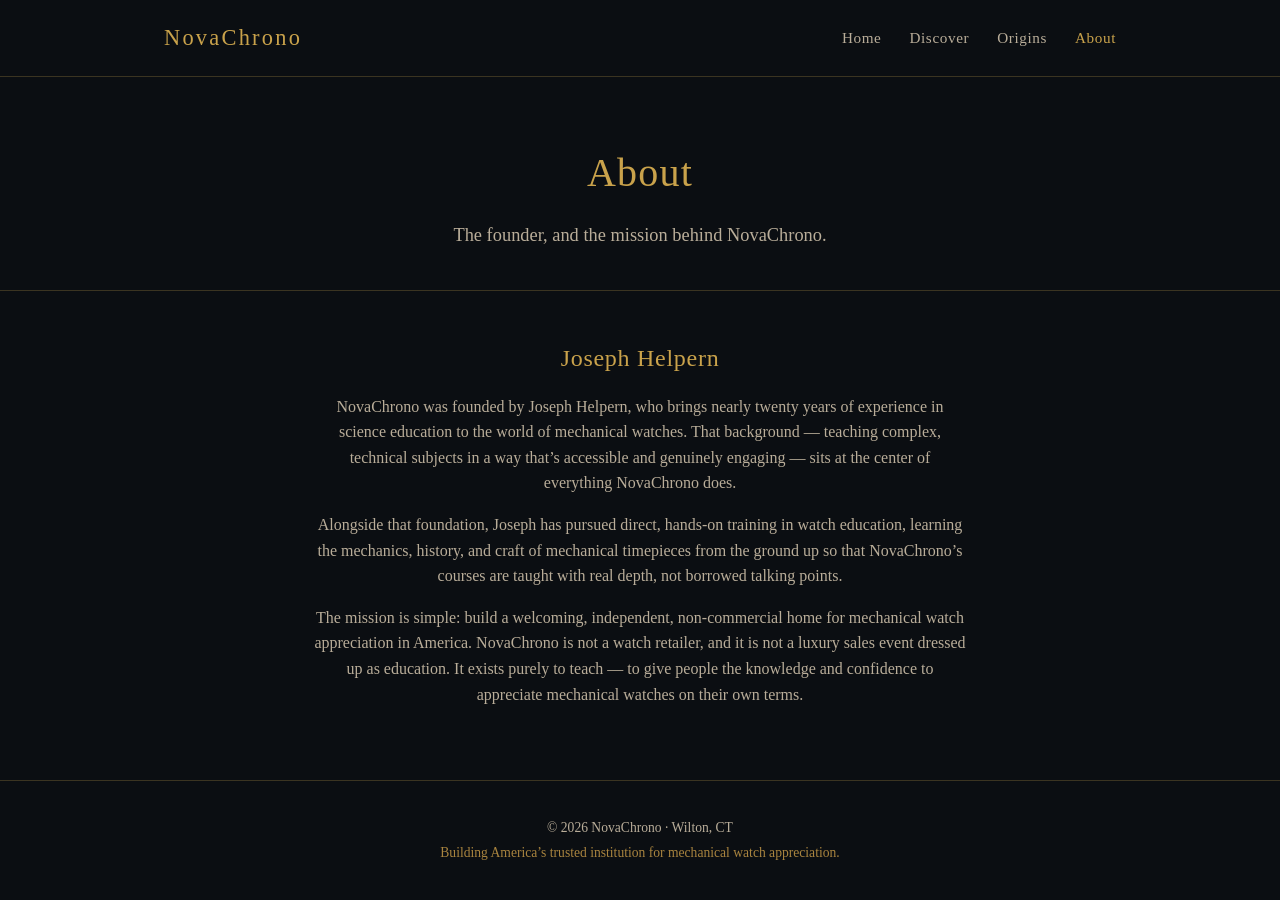
==== about.html @ 18200f23 "Expand into multi-page site: Discover, Origins, About, Book pages with shared nav/footer" ====
<!DOCTYPE html>
<html lang="en">
<head>
  <meta charset="UTF-8">
  <meta name="viewport" content="width=device-width, initial-scale=1.0">
  <title>About — NovaChrono</title>
  <link rel="stylesheet" href="styles.css">
</head>
<body>

  <header class="site-header">
    <div class="container nav-wrap">
      <a href="index.html" class="logo">NovaChrono</a>
      <nav class="site-nav">
        <a href="index.html">Home</a>
        <a href="discover.html">Discover</a>
        <a href="origins.html">Origins</a>
        <a href="about.html" class="active">About</a>
      </nav>
    </div>
  </header>

  <main>
    <div class="page-hero">
      <h1>About</h1>
      <p class="subtitle">The founder, and the mission behind NovaChrono.</p>
    </div>

    <section class="section-narrow">
      <h2>Joseph Helpern</h2>
      <p>
        NovaChrono was founded by Joseph Helpern, who brings nearly twenty years of
        experience in science education to the world of mechanical watches. That
        background &mdash; teaching complex, technical subjects in a way that&rsquo;s
        accessible and genuinely engaging &mdash; sits at the center of everything
        NovaChrono does.
      </p>
      <p>
        Alongside that foundation, Joseph has pursued direct, hands-on training in
        watch education, learning the mechanics, history, and craft of mechanical
        timepieces from the ground up so that NovaChrono&rsquo;s courses are taught
        with real depth, not borrowed talking points.
      </p>
      <p>
        The mission is simple: build a welcoming, independent, non-commercial home
        for mechanical watch appreciation in America. NovaChrono is not a watch
        retailer, and it is not a luxury sales event dressed up as education. It
        exists purely to teach &mdash; to give people the knowledge and confidence
        to appreciate mechanical watches on their own terms.
      </p>
    </section>
  </main>

  <footer class="site-footer">
    <div class="container">
      <p>&copy; 2026 NovaChrono &middot; Wilton, CT</p>
      <p class="footer-tagline">Building America&rsquo;s trusted institution for mechanical watch appreciation.</p>
    </div>
  </footer>

</body>
</html>
---- styles.css ----
/* NovaChrono — shared styles */

:root {
  --bg: #0b0e12;
  --bg-panel: #12161c;
  --bg-panel-alt: #161b22;
  --text: #f2e9dc;
  --text-muted: #b9ad99;
  --gold: #c9a24b;
  --gold-soft: #a9843f;
  --border: rgba(201, 162, 75, 0.25);
}

* {
  box-sizing: border-box;
}

html, body {
  margin: 0;
  padding: 0;
}

body {
  background-color: var(--bg);
  color: var(--text);
  font-family: Georgia, 'Times New Roman', serif;
  line-height: 1.6;
  display: flex;
  flex-direction: column;
  min-height: 100vh;
}

.container {
  width: 100%;
  max-width: 1000px;
  margin: 0 auto;
  padding: 0 1.5rem;
}

a {
  color: var(--gold);
  text-decoration: none;
}

a:hover {
  color: var(--text);
}

h1, h2, h3 {
  color: var(--gold);
  font-weight: normal;
  letter-spacing: 0.03em;
  margin: 0 0 1rem 0;
}

p {
  color: var(--text-muted);
  margin: 0 0 1rem 0;
}

/* Header / Nav */

.site-header {
  border-bottom: 1px solid var(--border);
}

.nav-wrap {
  display: flex;
  align-items: center;
  justify-content: space-between;
  flex-wrap: wrap;
  gap: 1rem;
  padding: 1.25rem 1.5rem;
}

.logo {
  font-size: 1.4rem;
  letter-spacing: 0.1em;
  color: var(--gold);
}

.logo:hover {
  color: var(--gold);
  opacity: 0.85;
}

.site-nav {
  display: flex;
  gap: 1.75rem;
  flex-wrap: wrap;
}

.site-nav a {
  color: var(--text-muted);
  font-size: 0.95rem;
  letter-spacing: 0.04em;
}

.site-nav a:hover,
.site-nav a.active {
  color: var(--gold);
}

/* Main content */

main {
  flex: 1;
}

.hero {
  text-align: center;
  padding: 5rem 1.5rem 3.5rem 1.5rem;
}

.hero h1 {
  font-size: 3rem;
  letter-spacing: 0.08em;
}

.hero .tagline {
  font-size: 1.2rem;
  max-width: 640px;
  margin: 0 auto;
}

.page-hero {
  text-align: center;
  padding: 4rem 1.5rem 2.5rem 1.5rem;
  border-bottom: 1px solid var(--border);
}

.page-hero h1 {
  font-size: 2.5rem;
}

.page-hero .subtitle {
  font-size: 1.15rem;
  max-width: 620px;
  margin: 0 auto;
  color: var(--text-muted);
}

section {
  padding: 3rem 1.5rem;
}

.section-narrow {
  max-width: 700px;
  margin: 0 auto;
}

.section-narrow h2 {
  text-align: center;
}

.section-narrow > p {
  text-align: center;
}

/* Cards */

.card-grid {
  display: grid;
  grid-template-columns: 1fr 1fr;
  gap: 1.5rem;
  max-width: 900px;
  margin: 0 auto;
  padding: 0 1.5rem;
}

.card {
  background-color: var(--bg-panel);
  border: 1px solid var(--border);
  border-radius: 6px;
  padding: 2rem;
  text-align: center;
  transition: border-color 0.2s ease;
}

.card:hover {
  border-color: var(--gold-soft);
}

.card h3 {
  font-size: 1.5rem;
  margin-bottom: 0.75rem;
}

.card p {
  margin-bottom: 1.5rem;
}

/* Buttons */

.btn {
  display: inline-block;
  border: 1px solid var(--gold);
  color: var(--gold);
  padding: 0.75rem 1.75rem;
  border-radius: 4px;
  font-size: 0.95rem;
  letter-spacing: 0.06em;
}

.btn:hover {
  background-color: var(--gold);
  color: var(--bg);
}

/* Experience detail pages */

.detail-grid {
  display: grid;
  grid-template-columns: repeat(4, 1fr);
  gap: 1rem;
  max-width: 800px;
  margin: 2.5rem auto;
  padding: 0 1.5rem;
  text-align: center;
}

.detail-item .label {
  display: block;
  font-size: 0.8rem;
  letter-spacing: 0.08em;
  text-transform: uppercase;
  color: var(--text-muted);
  margin-bottom: 0.35rem;
}

.detail-item .value {
  color: var(--gold);
  font-size: 1.1rem;
}

.cta-row {
  text-align: center;
  padding: 1rem 1.5rem 3.5rem 1.5rem;
}

/* Footer */

.site-footer {
  border-top: 1px solid var(--border);
  padding: 2rem 1.5rem;
  text-align: center;
}

.site-footer p {
  margin: 0.25rem 0;
  font-size: 0.85rem;
  color: var(--text-muted);
}

.site-footer .footer-tagline {
  color: var(--gold-soft);
}

/* Responsive */

@media (max-width: 640px) {
  .hero h1 {
    font-size: 2.25rem;
  }

  .page-hero h1 {
    font-size: 2rem;
  }

  .card-grid {
    grid-template-columns: 1fr;
  }

  .detail-grid {
    grid-template-columns: 1fr 1fr;
  }

  .nav-wrap {
    justify-content: center;
    text-align: center;
  }
}
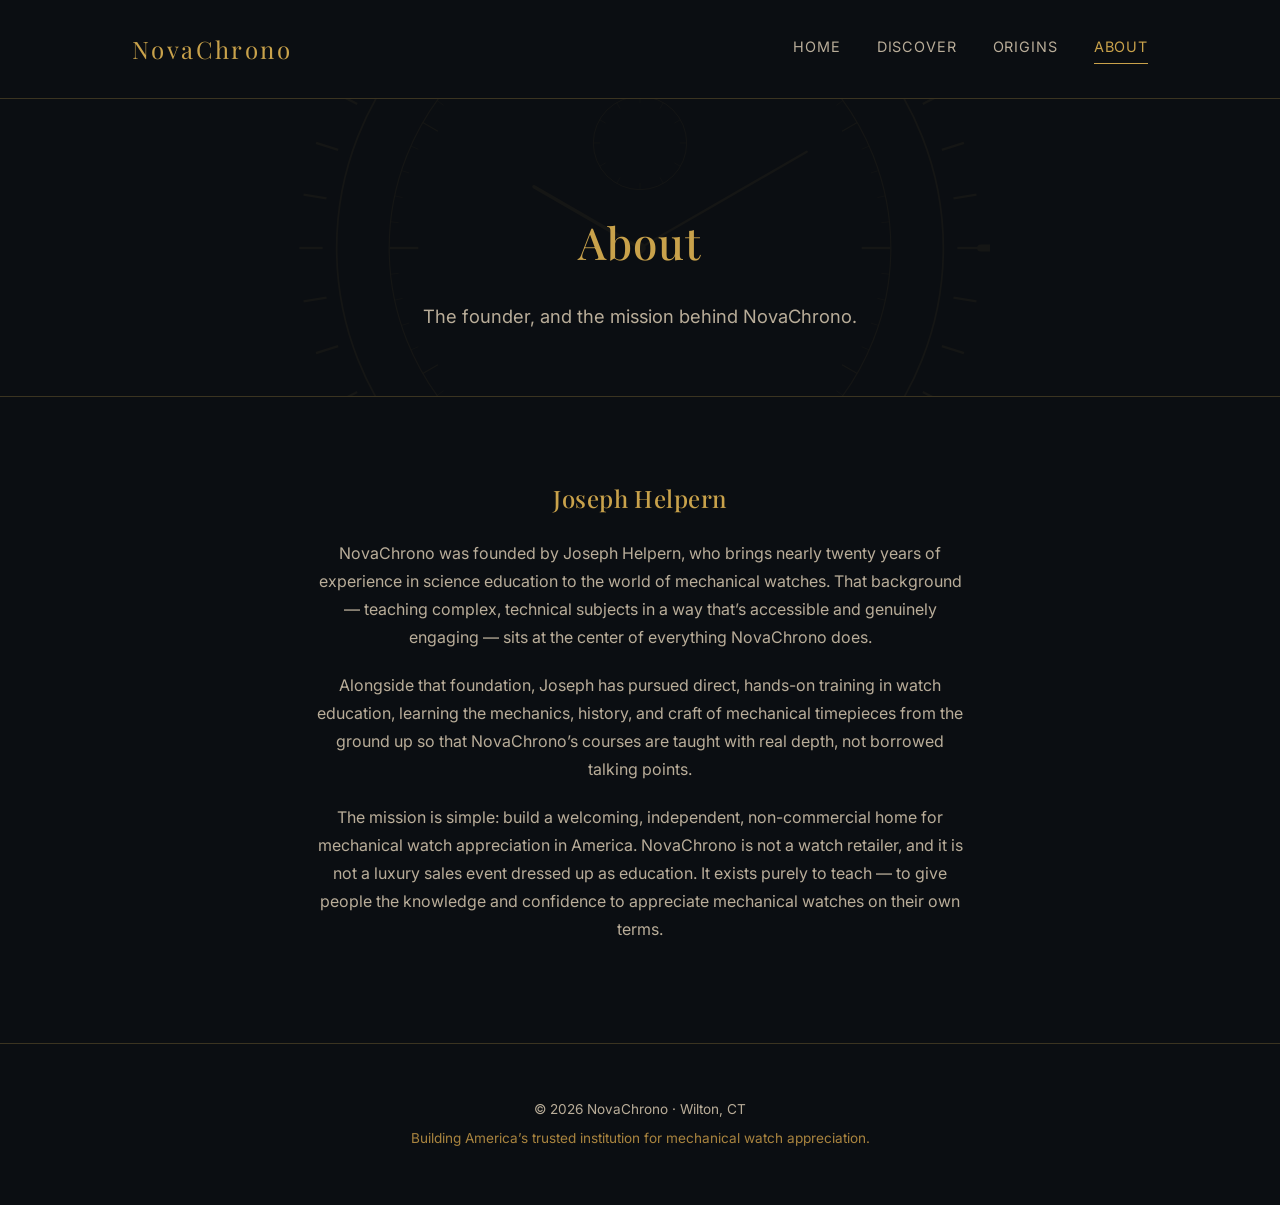
==== commit 5703895d: "Elevate visual design: Playfair/Inter fonts, generous spacing, hover animations, gold watch-motif he" ====
--- a/about.html
+++ b/about.html
@@ -3,7 +3,12 @@
 <head>
   <meta charset="UTF-8">
   <meta name="viewport" content="width=device-width, initial-scale=1.0">
-  <title>About — NovaChrono</title>
+  <title>About | NovaChrono</title>
+  <meta name="description" content="Meet Joseph Helpern, founder of NovaChrono, and the mission behind building a welcoming, independent, non-commercial home for mechanical watch appreciation.">
+  <link rel="icon" type="image/svg+xml" href="favicon.svg">
+  <link rel="preconnect" href="https://fonts.googleapis.com">
+  <link rel="preconnect" href="https://fonts.gstatic.com" crossorigin>
+  <link href="https://fonts.googleapis.com/css2?family=Playfair+Display:wght@500;600;700&family=Inter:wght@400;500;600&display=swap" rel="stylesheet">
   <link rel="stylesheet" href="styles.css">
 </head>
 <body>
--- a/styles.css
+++ b/styles.css
@@ -8,7 +8,10 @@
   --text-muted: #b9ad99;
   --gold: #c9a24b;
   --gold-soft: #a9843f;
+  --gold-bright: #ddb865;
   --border: rgba(201, 162, 75, 0.25);
+  --font-display: 'Playfair Display', Georgia, 'Times New Roman', serif;
+  --font-body: 'Inter', -apple-system, BlinkMacSystemFont, 'Segoe UI', sans-serif;
 }
 
 * {
@@ -23,8 +26,9 @@
 body {
   background-color: var(--bg);
   color: var(--text);
-  font-family: Georgia, 'Times New Roman', serif;
-  line-height: 1.6;
+  font-family: var(--font-body);
+  font-weight: 400;
+  line-height: 1.75;
   display: flex;
   flex-direction: column;
   min-height: 100vh;
@@ -32,14 +36,15 @@
 
 .container {
   width: 100%;
-  max-width: 1000px;
-  margin: 0 auto;
-  padding: 0 1.5rem;
+  max-width: 1080px;
+  margin: 0 auto;
+  padding: 0 2rem;
 }
 
 a {
   color: var(--gold);
   text-decoration: none;
+  transition: color 200ms ease;
 }
 
 a:hover {
@@ -47,15 +52,16 @@
 }
 
 h1, h2, h3 {
-  color: var(--gold);
-  font-weight: normal;
-  letter-spacing: 0.03em;
-  margin: 0 0 1rem 0;
+  font-family: var(--font-display);
+  color: var(--gold);
+  font-weight: 500;
+  letter-spacing: 0.02em;
+  margin: 0 0 1.25rem 0;
 }
 
 p {
   color: var(--text-muted);
-  margin: 0 0 1rem 0;
+  margin: 0 0 1.25rem 0;
 }
 
 /* Header / Nav */
@@ -69,31 +75,45 @@
   align-items: center;
   justify-content: space-between;
   flex-wrap: wrap;
-  gap: 1rem;
-  padding: 1.25rem 1.5rem;
+  gap: 1.25rem;
+  padding: 1.75rem 2rem;
 }
 
 .logo {
-  font-size: 1.4rem;
+  font-family: var(--font-display);
+  font-size: 1.5rem;
   letter-spacing: 0.1em;
   color: var(--gold);
 }
 
 .logo:hover {
-  color: var(--gold);
-  opacity: 0.85;
+  color: var(--gold-bright);
 }
 
 .site-nav {
   display: flex;
-  gap: 1.75rem;
+  gap: 2.25rem;
   flex-wrap: wrap;
 }
 
 .site-nav a {
   color: var(--text-muted);
-  font-size: 0.95rem;
-  letter-spacing: 0.04em;
+  font-size: 0.9rem;
+  letter-spacing: 0.06em;
+  text-transform: uppercase;
+  position: relative;
+  padding-bottom: 0.25rem;
+}
+
+.site-nav a::after {
+  content: "";
+  position: absolute;
+  left: 0;
+  right: 100%;
+  bottom: 0;
+  height: 1px;
+  background-color: var(--gold);
+  transition: right 200ms ease;
 }
 
 .site-nav a:hover,
@@ -101,6 +121,11 @@
   color: var(--gold);
 }
 
+.site-nav a:hover::after,
+.site-nav a.active::after {
+  right: 0;
+}
+
 /* Main content */
 
 main {
@@ -108,29 +133,57 @@
 }
 
 .hero {
-  text-align: center;
-  padding: 5rem 1.5rem 3.5rem 1.5rem;
+  position: relative;
+  text-align: center;
+  padding: 8rem 2rem 6rem 2rem;
+  overflow: hidden;
+}
+
+.hero::before,
+.page-hero::before {
+  content: "";
+  position: absolute;
+  top: 50%;
+  left: 50%;
+  width: 700px;
+  height: 700px;
+  transform: translate(-50%, -50%);
+  background-image: url('watch-motif.svg');
+  background-repeat: no-repeat;
+  background-position: center;
+  background-size: contain;
+  opacity: 0.05;
+  pointer-events: none;
+  z-index: 0;
+}
+
+.hero > *,
+.page-hero > * {
+  position: relative;
+  z-index: 1;
 }
 
 .hero h1 {
-  font-size: 3rem;
-  letter-spacing: 0.08em;
+  font-size: 3.75rem;
+  letter-spacing: 0.06em;
 }
 
 .hero .tagline {
-  font-size: 1.2rem;
+  font-size: 1.25rem;
   max-width: 640px;
   margin: 0 auto;
 }
 
 .page-hero {
-  text-align: center;
-  padding: 4rem 1.5rem 2.5rem 1.5rem;
+  position: relative;
+  text-align: center;
+  padding: 6.5rem 2rem 4rem 2rem;
   border-bottom: 1px solid var(--border);
+  overflow: hidden;
 }
 
 .page-hero h1 {
-  font-size: 2.5rem;
+  font-size: 2.75rem;
 }
 
 .page-hero .subtitle {
@@ -141,11 +194,11 @@
 }
 
 section {
-  padding: 3rem 1.5rem;
+  padding: 5rem 2rem;
 }
 
 .section-narrow {
-  max-width: 700px;
+  max-width: 720px;
   margin: 0 auto;
 }
 
@@ -155,6 +208,36 @@
 
 .section-narrow > p {
   text-align: center;
+}
+
+/* Pull quote */
+
+.pull-quote {
+  padding: 3rem 2rem 6rem 2rem;
+  text-align: center;
+}
+
+.pull-quote blockquote {
+  max-width: 780px;
+  margin: 0 auto;
+  font-family: var(--font-display);
+  font-style: italic;
+  font-weight: 500;
+  font-size: clamp(1.75rem, 4vw, 2.75rem);
+  line-height: 1.4;
+  color: var(--gold);
+  position: relative;
+}
+
+.pull-quote blockquote::before,
+.pull-quote blockquote::after {
+  content: "";
+  display: block;
+  width: 48px;
+  height: 1px;
+  background-color: var(--gold-soft);
+  margin: 1.75rem auto;
+  opacity: 0.7;
 }
 
 /* Cards */
@@ -162,32 +245,34 @@
 .card-grid {
   display: grid;
   grid-template-columns: 1fr 1fr;
-  gap: 1.5rem;
-  max-width: 900px;
-  margin: 0 auto;
-  padding: 0 1.5rem;
+  gap: 2rem;
+  max-width: 920px;
+  margin: 0 auto;
+  padding: 0 2rem;
 }
 
 .card {
   background-color: var(--bg-panel);
   border: 1px solid var(--border);
   border-radius: 6px;
-  padding: 2rem;
-  text-align: center;
-  transition: border-color 0.2s ease;
+  padding: 2.75rem 2.25rem;
+  text-align: center;
+  transition: border-color 200ms ease, transform 200ms ease, box-shadow 200ms ease;
 }
 
 .card:hover {
   border-color: var(--gold-soft);
+  transform: translateY(-4px);
+  box-shadow: 0 12px 30px rgba(0, 0, 0, 0.35), 0 0 24px rgba(201, 162, 75, 0.12);
 }
 
 .card h3 {
-  font-size: 1.5rem;
-  margin-bottom: 0.75rem;
+  font-size: 1.6rem;
+  margin-bottom: 0.85rem;
 }
 
 .card p {
-  margin-bottom: 1.5rem;
+  margin-bottom: 1.75rem;
 }
 
 /* Buttons */
@@ -196,15 +281,19 @@
   display: inline-block;
   border: 1px solid var(--gold);
   color: var(--gold);
-  padding: 0.75rem 1.75rem;
+  padding: 0.85rem 2rem;
   border-radius: 4px;
-  font-size: 0.95rem;
-  letter-spacing: 0.06em;
+  font-size: 0.9rem;
+  letter-spacing: 0.08em;
+  text-transform: uppercase;
+  transition: background-color 200ms ease, color 200ms ease, transform 200ms ease, box-shadow 200ms ease;
 }
 
 .btn:hover {
   background-color: var(--gold);
   color: var(--bg);
+  transform: translateY(-2px);
+  box-shadow: 0 8px 20px rgba(201, 162, 75, 0.3);
 }
 
 /* Experience detail pages */
@@ -212,42 +301,43 @@
 .detail-grid {
   display: grid;
   grid-template-columns: repeat(4, 1fr);
-  gap: 1rem;
-  max-width: 800px;
-  margin: 2.5rem auto;
-  padding: 0 1.5rem;
+  gap: 1.5rem;
+  max-width: 840px;
+  margin: 3.5rem auto;
+  padding: 0 2rem;
   text-align: center;
 }
 
 .detail-item .label {
   display: block;
-  font-size: 0.8rem;
-  letter-spacing: 0.08em;
+  font-size: 0.75rem;
+  letter-spacing: 0.1em;
   text-transform: uppercase;
   color: var(--text-muted);
-  margin-bottom: 0.35rem;
+  margin-bottom: 0.5rem;
 }
 
 .detail-item .value {
-  color: var(--gold);
-  font-size: 1.1rem;
+  font-family: var(--font-display);
+  color: var(--gold);
+  font-size: 1.2rem;
 }
 
 .cta-row {
   text-align: center;
-  padding: 1rem 1.5rem 3.5rem 1.5rem;
+  padding: 1.5rem 2rem 5rem 2rem;
 }
 
 /* Footer */
 
 .site-footer {
   border-top: 1px solid var(--border);
-  padding: 2rem 1.5rem;
+  padding: 3rem 2rem;
   text-align: center;
 }
 
 .site-footer p {
-  margin: 0.25rem 0;
+  margin: 0.35rem 0;
   font-size: 0.85rem;
   color: var(--text-muted);
 }
@@ -259,12 +349,24 @@
 /* Responsive */
 
 @media (max-width: 640px) {
+  .hero {
+    padding: 5.5rem 1.5rem 4rem 1.5rem;
+  }
+
   .hero h1 {
-    font-size: 2.25rem;
+    font-size: 2.5rem;
+  }
+
+  .page-hero {
+    padding: 4.5rem 1.5rem 3rem 1.5rem;
   }
 
   .page-hero h1 {
-    font-size: 2rem;
+    font-size: 2.1rem;
+  }
+
+  section {
+    padding: 3.5rem 1.5rem;
   }
 
   .card-grid {
@@ -279,4 +381,8 @@
     justify-content: center;
     text-align: center;
   }
-}
+
+  .pull-quote blockquote {
+    font-size: 1.5rem;
+  }
+}
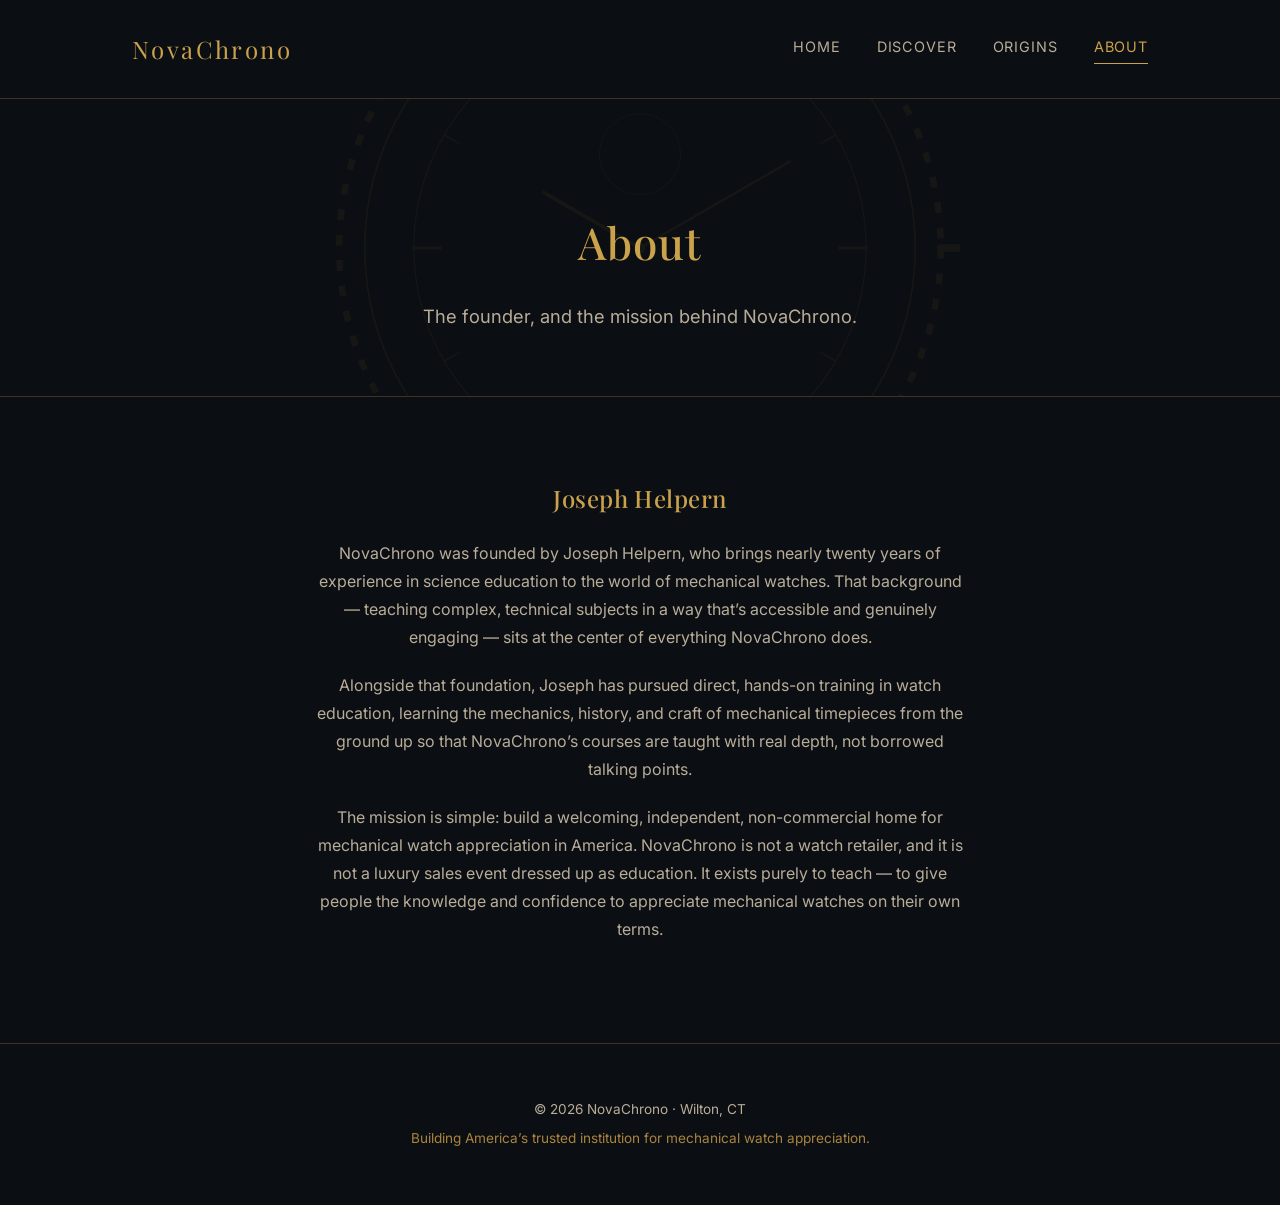
==== commit 93c2975a: "Inline the watch-motif SVG directly in each page's hero markup Replaces the CSS background-image ref" ====
--- a/about.html
+++ b/about.html
@@ -27,6 +27,28 @@
 
   <main>
     <div class="page-hero">
+      <svg class="page-hero-motif" viewBox="0 0 600 600" aria-hidden="true" focusable="false">
+        <circle cx="300" cy="300" r="282" fill="none" stroke="currentColor" stroke-width="6" stroke-dasharray="10 14"/>
+        <circle cx="300" cy="300" r="258" fill="none" stroke="currentColor" stroke-width="1.5"/>
+        <circle cx="300" cy="300" r="212" fill="none" stroke="currentColor" stroke-width="1"/>
+        <line x1="300" y1="114" x2="300" y2="88" stroke="currentColor" stroke-width="2.5"/>
+        <line x1="398" y1="130.3" x2="406" y2="116.4" stroke="currentColor" stroke-width="1.25"/>
+        <line x1="469.7" y1="202" x2="483.6" y2="194" stroke="currentColor" stroke-width="1.25"/>
+        <line x1="486" y1="300" x2="512" y2="300" stroke="currentColor" stroke-width="2.5"/>
+        <line x1="469.7" y1="398" x2="483.6" y2="406" stroke="currentColor" stroke-width="1.25"/>
+        <line x1="398" y1="469.7" x2="406" y2="483.6" stroke="currentColor" stroke-width="1.25"/>
+        <line x1="300" y1="486" x2="300" y2="512" stroke="currentColor" stroke-width="2.5"/>
+        <line x1="202" y1="469.7" x2="194" y2="483.6" stroke="currentColor" stroke-width="1.25"/>
+        <line x1="130.3" y1="398" x2="116.4" y2="406" stroke="currentColor" stroke-width="1.25"/>
+        <line x1="114" y1="300" x2="88" y2="300" stroke="currentColor" stroke-width="2.5"/>
+        <line x1="130.3" y1="202" x2="116.4" y2="194" stroke="currentColor" stroke-width="1.25"/>
+        <line x1="202" y1="130.3" x2="194" y2="116.4" stroke="currentColor" stroke-width="1.25"/>
+        <circle cx="300" cy="212" r="38" fill="none" stroke="currentColor" stroke-width="0.75"/>
+        <line x1="300" y1="300" x2="209.9" y2="248" stroke="currentColor" stroke-width="3.5" stroke-linecap="round"/>
+        <line x1="300" y1="300" x2="440.3" y2="219" stroke="currentColor" stroke-width="2.25" stroke-linecap="round"/>
+        <circle cx="300" cy="300" r="5" fill="currentColor"/>
+        <line x1="582" y1="300" x2="600" y2="300" stroke="currentColor" stroke-width="7" stroke-linecap="round"/>
+      </svg>
       <h1>About</h1>
       <p class="subtitle">The founder, and the mission behind NovaChrono.</p>
     </div>
--- a/styles.css
+++ b/styles.css
@@ -139,26 +139,23 @@
   overflow: hidden;
 }
 
-.hero::before,
-.page-hero::before {
-  content: "";
+.hero-motif,
+.page-hero-motif {
   position: absolute;
   top: 50%;
   left: 50%;
-  width: 700px;
-  height: 700px;
+  width: 640px;
+  height: 640px;
+  max-width: 90vw;
   transform: translate(-50%, -50%);
-  background-image: url('watch-motif.svg');
-  background-repeat: no-repeat;
-  background-position: center;
-  background-size: contain;
-  opacity: 0.05;
+  color: var(--gold);
+  opacity: 0.06;
   pointer-events: none;
   z-index: 0;
 }
 
-.hero > *,
-.page-hero > * {
+.hero > *:not(svg),
+.page-hero > *:not(svg) {
   position: relative;
   z-index: 1;
 }
